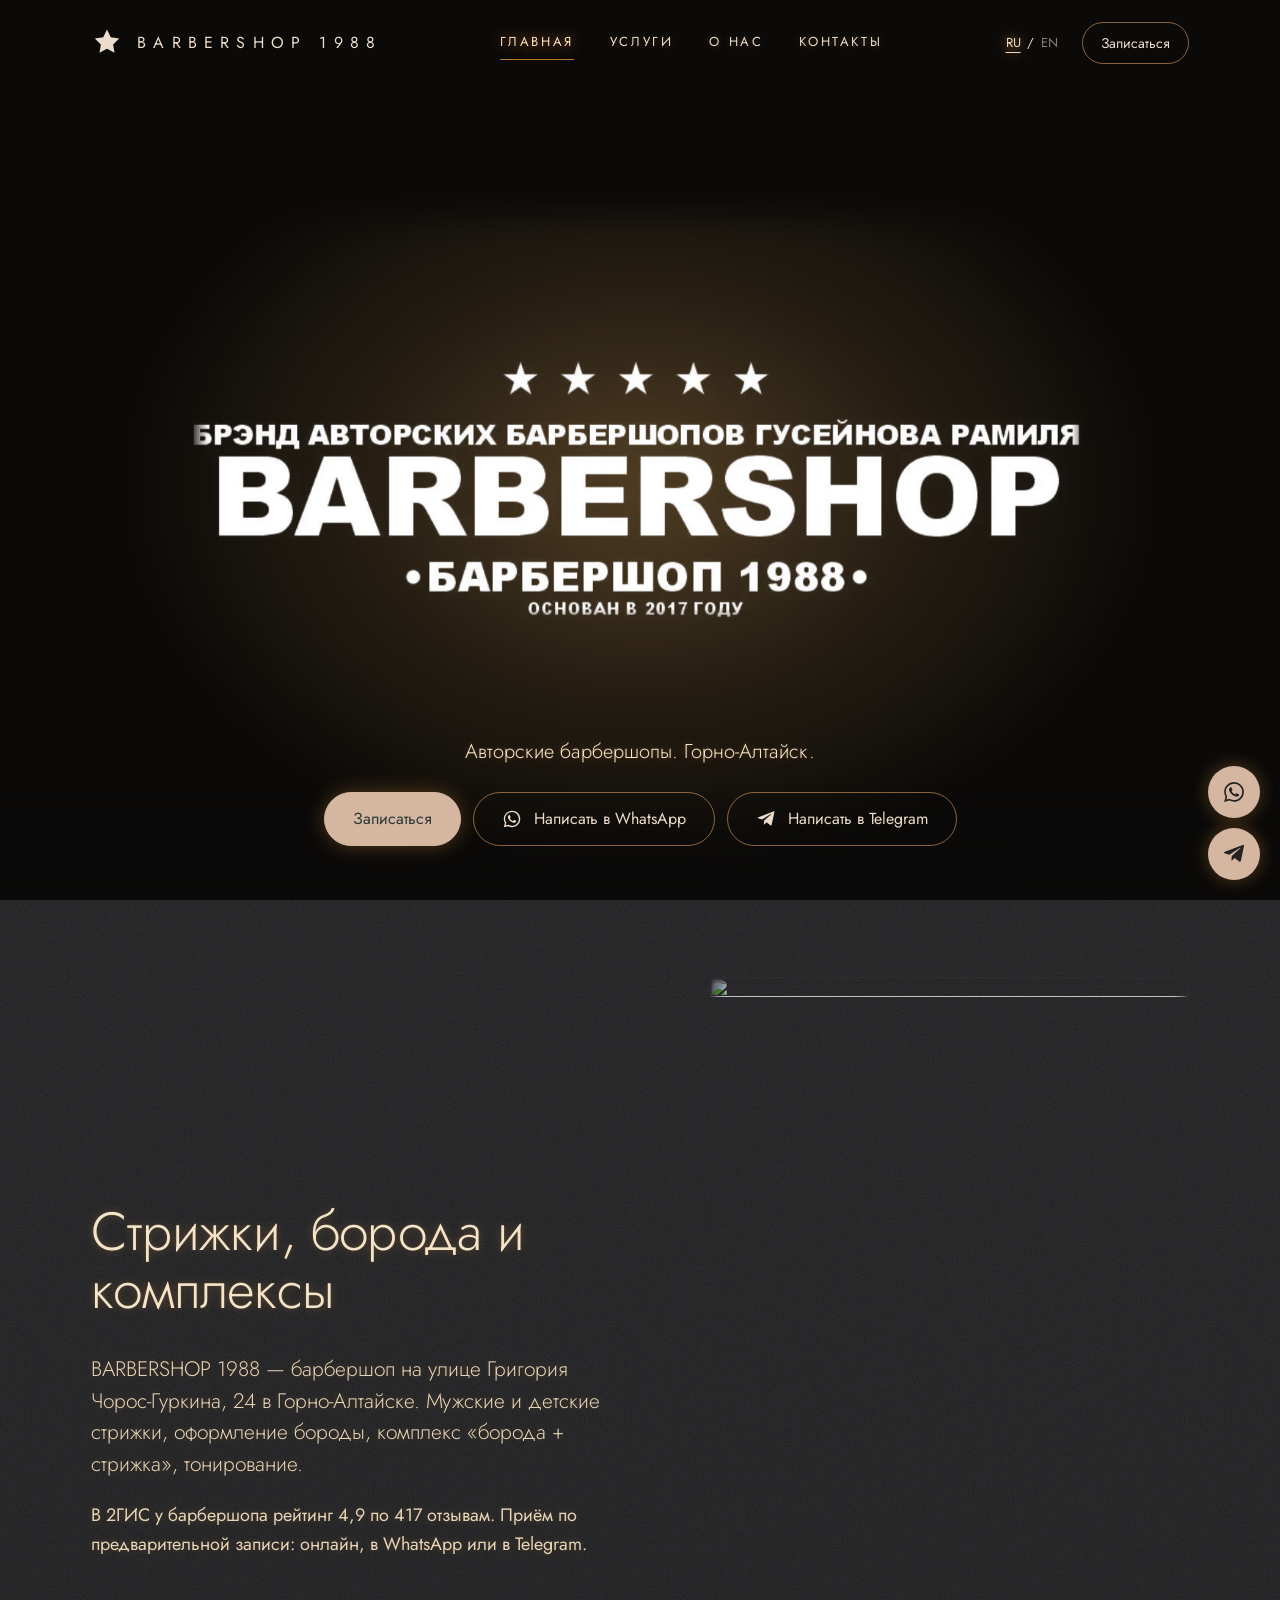
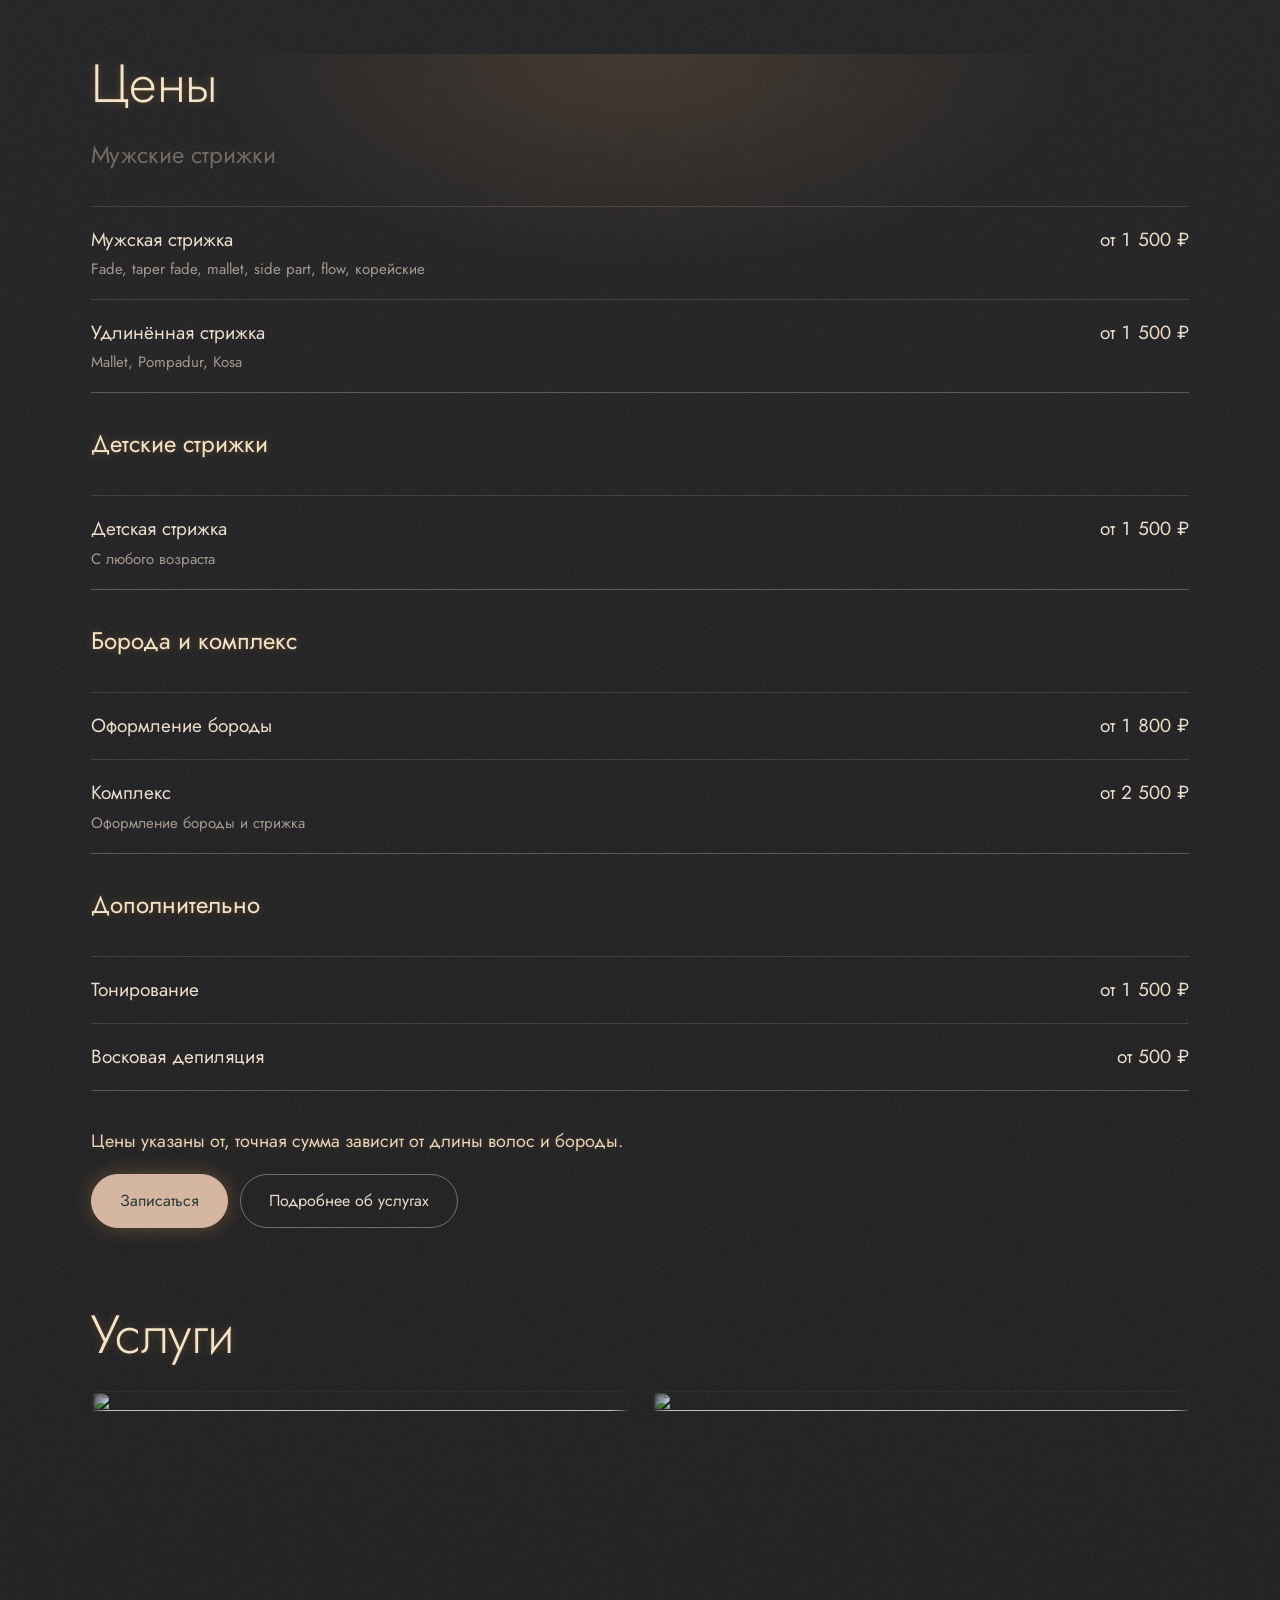
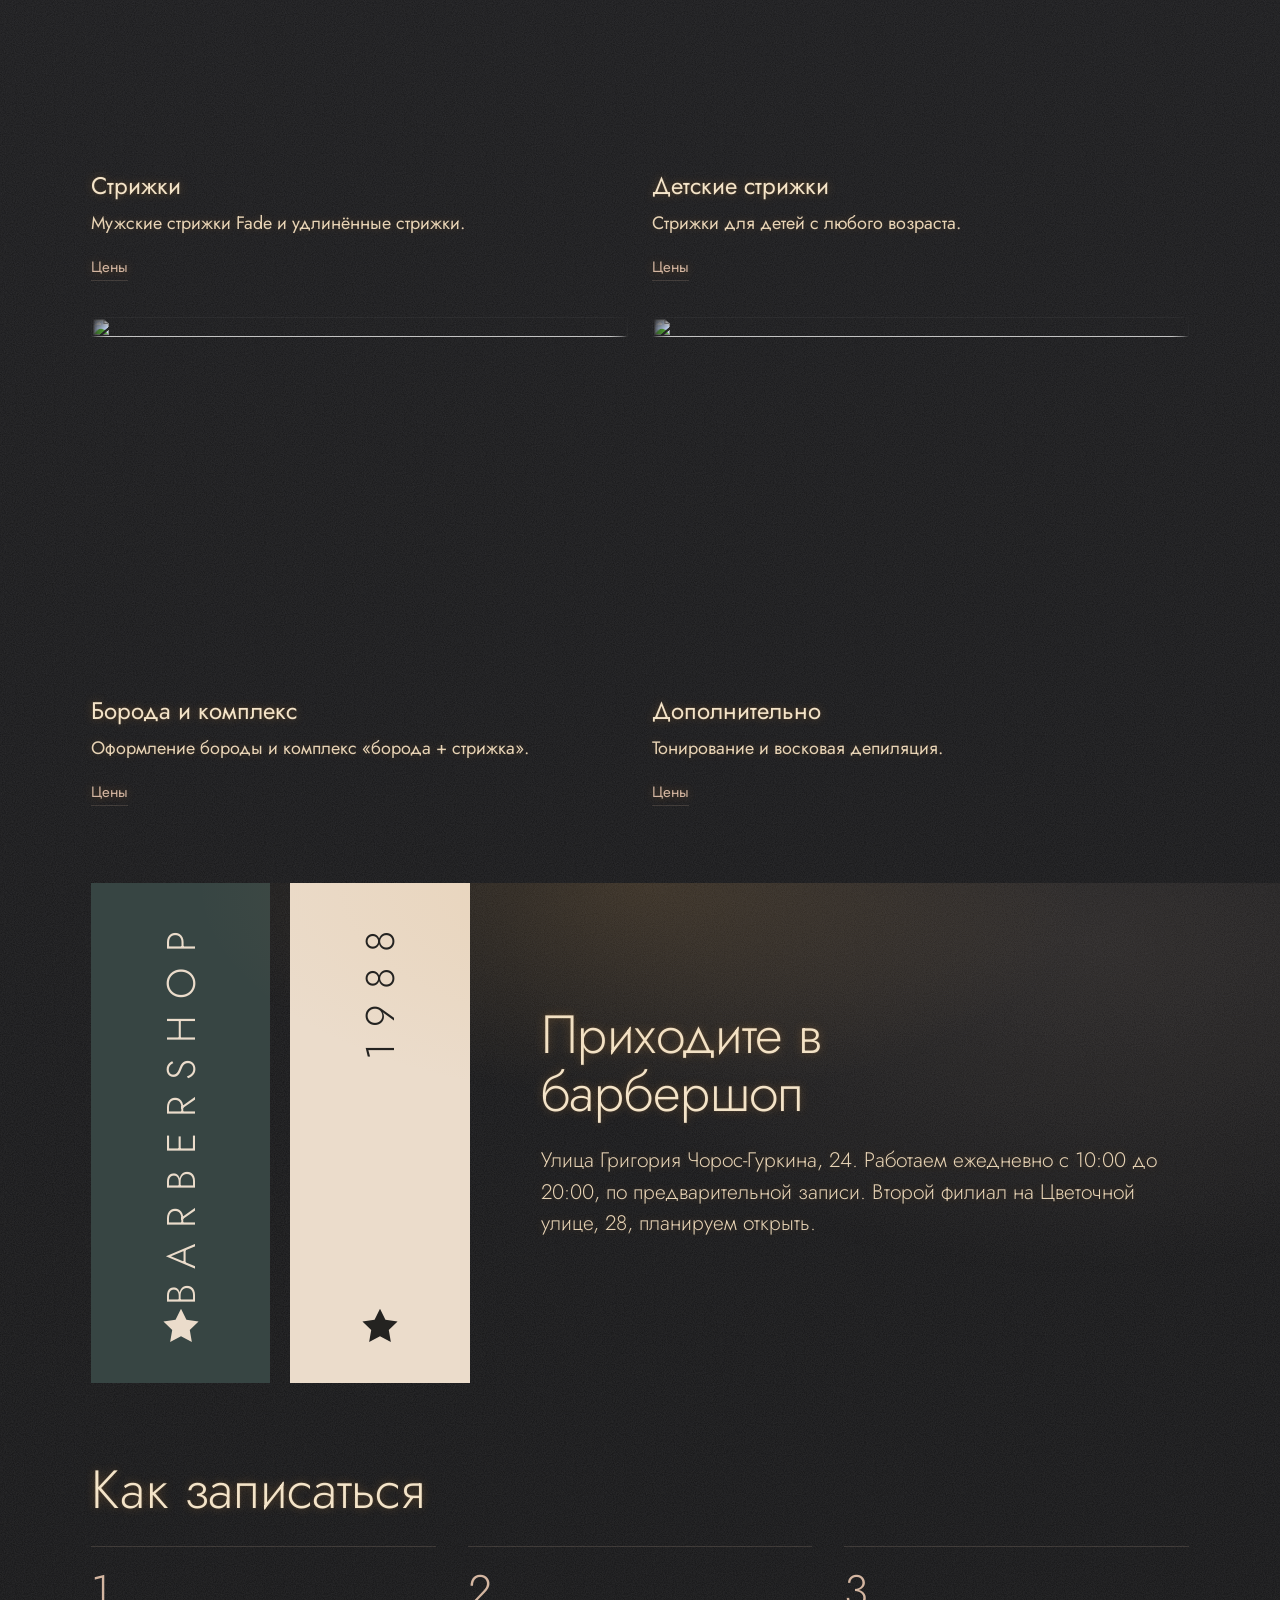
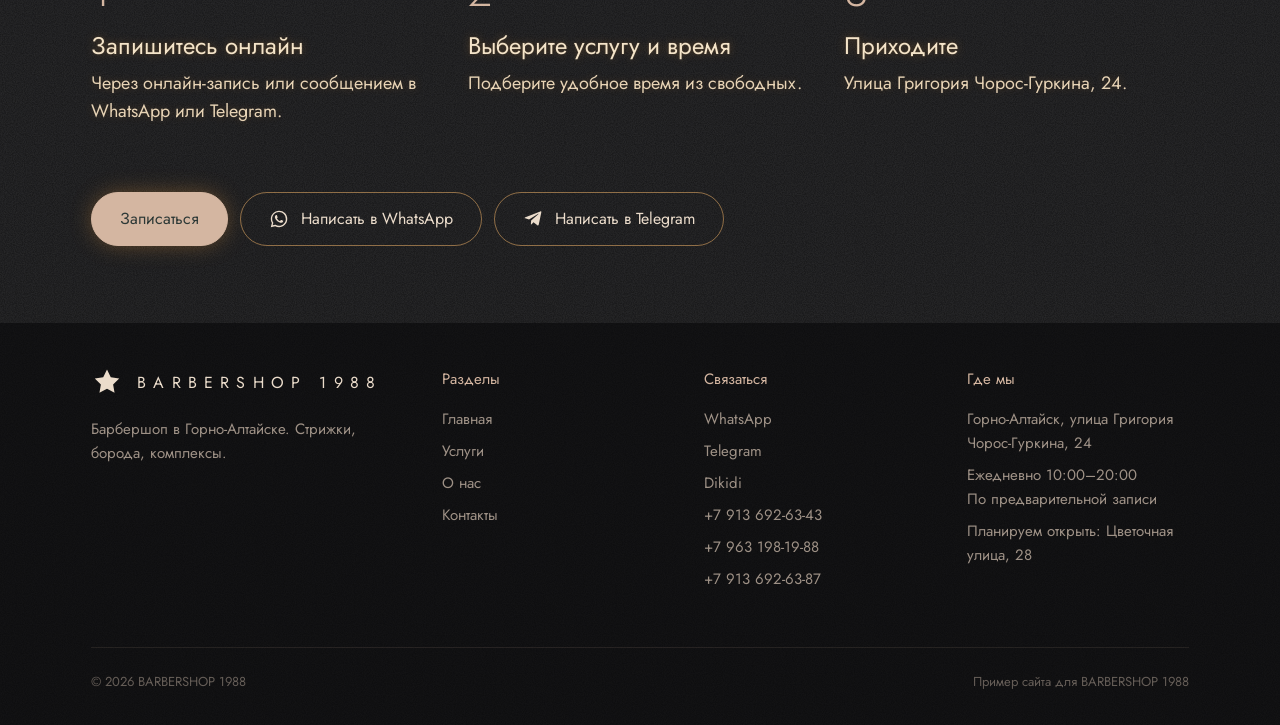
==== index.html @ 09c76feb "Add files via upload" ====
<!doctype html>
<html lang="ru">
<head>
  <meta charset="utf-8">
  <meta name="viewport" content="width=device-width, initial-scale=1">
  <title>BARBERSHOP 1988 — барбершоп в Горно-Алтайске</title>
  <meta name="description" content="BARBERSHOP 1988 — барбершоп в Горно-Алтайске: мужские и детские стрижки, оформление бороды, комплексы.">
  <link rel="icon" href="logo-mark.svg" type="image/svg+xml">
  <link rel="preconnect" href="https://fonts.googleapis.com">
  <link rel="preconnect" href="https://fonts.gstatic.com" crossorigin>
  <link href="https://fonts.googleapis.com/css2?family=Jost:wght@300;400;500&family=Cormorant+Garamond:wght@400;500;600&display=swap" rel="stylesheet">
  <link rel="stylesheet" href="style.css?v=200">
</head>
<body data-page="home" data-title="meta.home">
  <div id="header"></div>

  <main>
    <section class="hero hero--logo">
      <div class="hero__stage">
        <div class="hero__glow" aria-hidden="true"></div>
        <div class="hero__logo-wrap"><img class="hero__logo" src="logo-original.jpg" alt="Бренд авторских барбершопов Гусейнова Рамиля — BARBERSHOP 1988, основан в 2017 году"><span class="hero__shine" aria-hidden="true"></span></div>
      </div>
      <div class="hero__in">
        <h1 class="sr-only">BARBERSHOP 1988</h1>
        <p class="hero__line fade-late" data-i18n="home.hero.line"></p>
        <div class="btn-row fade-late">
          <a class="btn btn--wood" data-dk><span data-i18n="btn.book"></span></a>
          <a class="btn btn--ghost-light" data-wa><span data-i18n="btn.whatsapp"></span></a>
          <a class="btn btn--ghost-light" data-tg><span data-i18n="btn.telegram"></span></a>
        </div>
      </div>
    </section>

    <section class="block">
      <div class="wrap intro">
        <div>
          <h2 class="h2" data-i18n="home.intro.title"></h2>
          <p class="text text--lead" data-i18n="home.intro.p1"></p>
          <p class="text" data-i18n="home.intro.p2"></p>
        </div>
        <div class="intro__media">
          <img src="https://images.unsplash.com/photo-1781455793310-8427c96454c7?auto=format&fit=crop&w=1800&q=88" alt="" loading="lazy">
        </div>
      </div>
    </section>

    <section class="block" id="prices">
      <div class="wrap">
        <div class="block__head"><h2 class="h2" data-i18n="home.prices.title"></h2></div>
        <h3 class="h3" data-i18n="sec.cuts"></h3>
        <table class="prices">
          <tr><td><span class="p-name" data-i18n="cuts1"></span><span class="p-desc" data-i18n="cuts1.d"></span></td><td class="p-time"></td><td class="p-price"><span data-i18n="from">от</span> 1 500 ₽</td></tr>
          <tr><td><span class="p-name" data-i18n="cuts2"></span><span class="p-desc" data-i18n="cuts2.d"></span></td><td class="p-time"></td><td class="p-price"><span data-i18n="from">от</span> 1 500 ₽</td></tr>
          </table>
        <h3 class="h3" data-i18n="sec.kids"></h3>
        <table class="prices">
          <tr><td><span class="p-name" data-i18n="kids1"></span><span class="p-desc" data-i18n="kids1.d"></span></td><td class="p-time"></td><td class="p-price"><span data-i18n="from">от</span> 1 500 ₽</td></tr>
          </table>
        <h3 class="h3" data-i18n="sec.beard"></h3>
        <table class="prices">
          <tr><td><span class="p-name" data-i18n="beard1"></span></td><td class="p-time"></td><td class="p-price"><span data-i18n="from">от</span> 1 800 ₽</td></tr>
          <tr><td><span class="p-name" data-i18n="beard2"></span><span class="p-desc" data-i18n="beard2.d"></span></td><td class="p-time"></td><td class="p-price"><span data-i18n="from">от</span> 2 500 ₽</td></tr>
          </table>
        <h3 class="h3" data-i18n="sec.extra"></h3>
        <table class="prices">
          <tr><td><span class="p-name" data-i18n="extra1"></span></td><td class="p-time"></td><td class="p-price"><span data-i18n="from">от</span> 1 500 ₽</td></tr>
          <tr><td><span class="p-name" data-i18n="extra2"></span></td><td class="p-time"></td><td class="p-price"><span data-i18n="from">от</span> 500 ₽</td></tr>
          </table>
        <p class="text" data-i18n="home.prices.note"></p>
        <div class="btn-row">
          <a class="btn btn--wood" data-dk><span data-i18n="btn.book"></span></a>
          <a class="btn btn--ghost" href="services.html"><span data-i18n="prices.link"></span></a>
        </div>
      </div>
    </section>

    <section class="block block--white">
      <div class="wrap">
        <div class="block__head"><h2 class="h2" data-i18n="home.srv.title"></h2></div>
        <div class="tiles">
          <a class="tile" href="services.html#cuts">
            <img src="https://images.unsplash.com/photo-1512690459411-b9245aed614b?auto=format&fit=crop&w=1800&q=88" alt="" loading="lazy">
            <h3 class="h3" data-i18n="dir.cuts"></h3>
            <p class="text" data-i18n="dir.cuts.d"></p>
            <span class="tile__link" data-i18n="home.srv.link"></span>
          </a>
          <a class="tile" href="services.html#kids">
            <img src="https://images.unsplash.com/photo-1675599193990-33d71150902b?auto=format&fit=crop&w=1800&q=88" alt="" loading="lazy">
            <h3 class="h3" data-i18n="dir.kids"></h3>
            <p class="text" data-i18n="dir.kids.d"></p>
            <span class="tile__link" data-i18n="home.srv.link"></span>
          </a>
          <a class="tile" href="services.html#beard">
            <img src="https://images.unsplash.com/photo-1621605815971-fbc98d665033?auto=format&fit=crop&w=1800&q=88" alt="" loading="lazy">
            <h3 class="h3" data-i18n="dir.beard"></h3>
            <p class="text" data-i18n="dir.beard.d"></p>
            <span class="tile__link" data-i18n="home.srv.link"></span>
          </a>
          <a class="tile" href="services.html#extra">
            <img src="https://images.unsplash.com/photo-1675599193741-e6f078a65fbd?auto=format&fit=crop&w=1800&q=88" alt="" loading="lazy">
            <h3 class="h3" data-i18n="dir.extra"></h3>
            <p class="text" data-i18n="dir.extra.d"></p>
            <span class="tile__link" data-i18n="home.srv.link"></span>
          </a>
        </div>
      </div>
    </section>

    <section class="block block--glow">
      <div class="wrap open">
        <div class="flag flag--pine" aria-hidden="true"><span class="flag__word">BARBERSHOP</span><span data-mark data-mono></span></div>
        <div class="flag flag--stone" aria-hidden="true"><span class="flag__word">1988</span><span data-mark data-mono></span></div>
        <div class="open__body">
          <h2 class="h2" data-i18n="home.open.title"></h2>
          <p class="text text--lead" data-i18n="home.open.p"></p>
        </div>
      </div>
    </section>

    <section class="block block--pine">
      <div class="wrap">
        <div class="block__head"><h2 class="h2" data-i18n="home.steps.title"></h2></div>
        <ol class="steps">
          <li><h3 class="h3" data-i18n="step1"></h3><p class="text" data-i18n="step1.d"></p></li>
          <li><h3 class="h3" data-i18n="step2"></h3><p class="text" data-i18n="step2.d"></p></li>
          <li><h3 class="h3" data-i18n="step3"></h3><p class="text" data-i18n="step3.d"></p></li>
        </ol>
        <div class="btn-row">
          <a class="btn btn--wood" data-dk><span data-i18n="btn.book"></span></a>
          <a class="btn btn--ghost-light" data-wa><span data-i18n="btn.whatsapp"></span></a>
          <a class="btn btn--ghost-light" data-tg><span data-i18n="btn.telegram"></span></a>
        </div>
      </div>
    </section>
  </main>

  <div id="footer"></div>

  <script src="i18n.js?v=115"></script>
  <script src="main.js?v=115"></script>
</body>
</html>
---- style.css ----
/* ============ BARBERSHOP 1988 ============ */
:root {
  /* палитра из референса */
  --wood: #D4B6A1;
  --stone: #E8E3DE;
  --moss: #878F68;
  --pine: #374543;
  --pine-deep: #2C3836;
  /* тёплый графит и бетон — как стена на фото вывески */
  --night: #242321;         /* фон сайта */
  --graphite-2: #2B2926;    /* соседний блок, на тон светлее */
  --graphite-3: #33302C;    /* акцентный блок */
  --ink: #EBDCCB;           /* основной текст — шампань, как буквы вывески */
  --ink-soft: rgba(226, 207, 188, .68);
  --line: rgba(212, 182, 161, .18);
  /* фактура камня: мелкое зерно + крупные пятна бетона */
  --tex:
    url("data:image/svg+xml,%3Csvg xmlns='http://www.w3.org/2000/svg' width='260' height='260'%3E%3Cfilter id='n'%3E%3CfeTurbulence type='fractalNoise' baseFrequency='.9' numOctaves='3' stitchTiles='stitch'/%3E%3CfeColorMatrix values='0 0 0 0 1 0 0 0 0 .94 0 0 0 0 .86 0 0 0 .07 0'/%3E%3C/filter%3E%3Crect width='100%25' height='100%25' filter='url(%23n)'/%3E%3C/svg%3E");
  --white: #FFFFFF;

  --font: "Jost", "Helvetica Neue", Arial, sans-serif;
  --wrap: 1200px;
  --gutter: clamp(16px, 4vw, 56px);
  --ease: cubic-bezier(.22, .61, .36, 1);

  /* модульная шкала 1.333 от 18px */
  --fs-body: 18px;
  --fs-small: 15px;
  --fs-h3: 24px;
  --fs-h2: clamp(32px, 4.2vw, 56px);
  --fs-h1: clamp(40px, 6.4vw, 88px);
}

*, *::before, *::after { box-sizing: border-box; }
html { scroll-behavior: smooth; -webkit-text-size-adjust: 100%; }
body {
  margin: 0;
  font-family: var(--font);
  font-weight: 400;
  font-size: var(--fs-body);
  line-height: 1.6;
  color: var(--ink);
  background: var(--tex), var(--night);
  overflow-x: hidden;
}
img { display: block; max-width: 100%; }
a { color: inherit; text-decoration: none; }
h1, h2, h3 { margin: 0; font-weight: 300; }
p { margin: 0 0 1em; }
:focus-visible { outline: 2px solid var(--wood); outline-offset: 3px; }

.wrap { width: 100%; max-width: var(--wrap); margin: 0 auto; padding: 0 var(--gutter); }

/* ---------- type ---------- */
.h1 { font-size: var(--fs-h1); line-height: 1.02; letter-spacing: -.02em; }
.h2 { font-size: var(--fs-h2); line-height: 1.08; letter-spacing: -.015em; max-width: 16ch; }
.h3 { font-size: var(--fs-h3); line-height: 1.25; font-weight: 400; }
.text { max-width: 34em; color: var(--ink-soft); }
.text--lead { font-size: 21px; line-height: 1.5; color: var(--ink); font-weight: 300; }
.h2, .h3 { color: var(--ink); }

/* ---------- buttons ---------- */
.btn {
  display: inline-flex; align-items: center; gap: 12px;
  min-height: 54px; padding: 0 28px;
  font: 400 16px/1 var(--font);
  border: 1px solid currentColor; border-radius: 999px;
  background: transparent; color: inherit; cursor: pointer;
  transition: background-color .3s var(--ease), color .3s var(--ease), border-color .3s var(--ease);
}
.btn svg { width: 20px; height: 20px; flex: none; }
.btn--wood { background: var(--wood); border-color: var(--wood); color: var(--pine-deep); }
.btn--wood:hover { background: var(--stone); border-color: var(--stone); }
.btn--ghost-light { color: var(--ink); border-color: rgba(235,220,203,.55); }
.btn--ghost-light:hover { background: var(--ink); color: var(--night); border-color: var(--ink); }
.btn--pine { background: var(--wood); border-color: var(--wood); color: var(--night); }
.btn--pine:hover { background: var(--stone); border-color: var(--stone); }
.btn--ghost { color: var(--ink); border-color: rgba(212,182,161,.5); }
.btn--ghost:hover { background: var(--ink); color: var(--night); border-color: var(--ink); }
.btn-row { display: flex; flex-wrap: wrap; gap: 12px; }

/* ---------- logo mark ---------- */
.mark { height: 1em; width: 1.212em; color: currentColor; overflow: visible; }
.mark .m-frame { stroke: var(--wood); }
.mark--mono { width: 1em; }

/* рисуем знак при загрузке: сначала рамка, затем проявляется надпись */
.mark--draw .m-frame { stroke-dasharray: 1; stroke-dashoffset: 1; animation: draw 2s var(--ease) .3s forwards; }
.mark--draw .m-text { opacity: 0; animation: fadein 1.2s var(--ease) 1.9s forwards; }
@keyframes fadein { to { opacity: 1; } }
.sr-only { position: absolute; width: 1px; height: 1px; overflow: hidden; clip: rect(0 0 0 0); white-space: nowrap; }
@keyframes draw { to { stroke-dashoffset: 0; } }
.fade-late { opacity: 0; animation: fade 1.2s var(--ease) 2.8s forwards; }
@keyframes fade { to { opacity: 1; } }

/* ---------- header ---------- */
.header {
  position: fixed; inset: 0 0 auto 0; z-index: 50; color: var(--ink);
  padding: 22px 0;
  transition: background-color .4s var(--ease), padding .4s var(--ease);
}
.header.is-solid { background: rgba(36,35,33,.94); padding: 12px 0; backdrop-filter: blur(8px); -webkit-backdrop-filter: blur(8px); border-bottom: 1px solid var(--line); }
.header__in { display: flex; align-items: center; justify-content: space-between; gap: 24px; }
.brand { display: flex; align-items: center; gap: 14px; }
.brand .mark { font-size: 32px; }
.brand__word { font-size: 16px; letter-spacing: .45em; font-weight: 400; }
.nav { display: flex; align-items: center; gap: 36px; }
.nav a { font-size: 13px; letter-spacing: .2em; text-transform: uppercase; padding: 6px 0; border-bottom: 1px solid transparent; }
.nav a:hover, .nav a.is-active { border-color: currentColor; }
.header__side { display: flex; align-items: center; gap: 18px; }
.lang { display: flex; align-items: center; font-size: 13px; letter-spacing: .1em; }
.lang button { background: none; border: 0; color: inherit; font: inherit; cursor: pointer; padding: 6px; opacity: .55; }
.lang button.is-active { opacity: 1; text-decoration: underline; text-underline-offset: 5px; }
.header .btn { min-height: 42px; padding: 0 18px; font-size: 14px; }

.burger { display: none; width: 44px; height: 44px; background: none; border: 0; color: inherit; cursor: pointer; position: relative; }
.burger span, .burger::before, .burger::after {
  content: ""; position: absolute; left: 10px; right: 10px; height: 1px; background: currentColor;
  transition: transform .3s var(--ease), opacity .2s;
}
.burger::before { top: 15px; } .burger span { top: 21px; } .burger::after { top: 27px; }
.menu-open .burger::before { transform: translateY(6px) rotate(45deg); }
.menu-open .burger span { opacity: 0; }
.menu-open .burger::after { transform: translateY(-6px) rotate(-45deg); }

/* ---------- hero (home) ---------- */
.hero {
  position: relative; min-height: 100vh; min-height: 100svh;
  display: grid; place-items: center; text-align: center;
  color: var(--white); background: var(--pine-deep); overflow: hidden;
}
.hero > img { position: absolute; inset: 0; width: 100%; height: 100%; object-fit: cover; }
.hero::after {
  content: ""; position: absolute; inset: 0;
  background: linear-gradient(180deg, rgba(38,48,47,.55) 0%, rgba(38,48,47,.25) 40%, rgba(36,35,33,.7) 85%, var(--night) 100%);
}
.hero__in { position: relative; z-index: 2; padding: 120px var(--gutter) 80px; }
.hero .mark { font-size: clamp(190px, 24vw, 280px); color: var(--ink); }
.hero__word {
  margin: 26px 0 0; font-size: clamp(30px, 5vw, 54px); font-weight: 300;
  letter-spacing: .55em; margin-right: -.55em;
}
.hero__line { margin: 18px auto 40px; font-size: 20px; font-weight: 300; max-width: 30ch; }
.hero .btn-row { justify-content: center; }

/* ---------- page head (inner pages) ---------- */
.page-head {
  position: relative; color: var(--ink); background: var(--pine-deep);
  min-height: 62vh; display: flex; align-items: flex-end; overflow: hidden;
}
.page-head > img { position: absolute; inset: 0; width: 100%; height: 100%; object-fit: cover; }
.page-head::after { content: ""; position: absolute; inset: 0; background: linear-gradient(180deg, rgba(36,35,33,.45) 0%, rgba(36,35,33,.75) 80%, var(--night) 100%); }
.page-head .wrap { position: relative; z-index: 2; padding-top: 140px; padding-bottom: 64px; }
.page-head .text { color: var(--ink); margin-top: 20px; }

/* ---------- sections ---------- */
.block { padding: clamp(80px, 10vw, 140px) 0; }
.block--pine { background: var(--tex), var(--graphite-3); }
.block--white { background: var(--tex), var(--graphite-2); }
.block__head { margin-bottom: 56px; }
.block__head .text { margin-top: 20px; }

/* intro: крупная фраза + два столбца */
.intro { display: grid; grid-template-columns: 1.1fr 1fr; gap: clamp(40px, 7vw, 100px); align-items: end; }
.intro__media img { width: 100%; aspect-ratio: 4 / 5; object-fit: cover; }
.intro .h2 { margin-bottom: 36px; }

/* services tiles on home: 2×2 */
.tiles { display: grid; grid-template-columns: 1fr 1fr; gap: 56px 32px; }
.tile img { width: 100%; aspect-ratio: 3 / 2; object-fit: cover; margin-bottom: 22px; }
.tile .h3 { margin-bottom: 8px; }
.tile .text { margin-bottom: 14px; }
.tile__link { font-size: var(--fs-small); color: var(--wood); border-bottom: 1px solid var(--line); padding-bottom: 2px; }
.tile:hover .tile__link { border-color: var(--wood); }

/* flags — как вертикальные баннеры из референса; тёплый луч света как на фото вывески */
.block--glow { background: radial-gradient(ellipse 70% 90% at 85% 10%, rgba(212,182,161,.14), transparent 65%), var(--tex), var(--night); }
.open { display: grid; grid-template-columns: auto auto 1fr; gap: 20px; align-items: stretch; }
.flag {
  width: clamp(120px, 14vw, 180px); min-height: 460px; padding: 32px 0;
  display: flex; flex-direction: column; align-items: center; justify-content: space-between;
}
.flag--pine { background: var(--pine); color: var(--ink); }
.flag--stone { background: var(--ink); color: var(--night); }
.flag .mark { font-size: 46px; }
.flag__word {
  writing-mode: vertical-rl; transform: rotate(180deg);
  font-size: clamp(28px, 3.4vw, 40px); font-weight: 300; letter-spacing: .4em;
}
.open__body { align-self: center; padding-left: clamp(0px, 4vw, 60px); }
.open__body .h2 { margin-bottom: 24px; }

/* steps — реальная последовательность, поэтому с номерами */
.steps { list-style: none; padding: 0; margin: 0 0 48px; display: grid; grid-template-columns: repeat(3, 1fr); gap: 32px; counter-reset: step; }
.steps li { counter-increment: step; border-top: 1px solid var(--line); padding-top: 22px; }
.steps li::before { content: counter(step); display: block; font-size: 44px; font-weight: 300; line-height: 1; color: var(--wood); margin-bottom: 18px; }
.steps .h3 { margin-bottom: 8px; }

/* ---------- services page ---------- */
.subnav { position: sticky; top: var(--header-h, 66px); z-index: 20; background: var(--tex), var(--night); border-bottom: 1px solid var(--line); }
.subnav .wrap { display: flex; gap: 32px; overflow-x: auto; scrollbar-width: none; }
.subnav .wrap::-webkit-scrollbar { display: none; }
.subnav a { flex: none; padding: 18px 0; font-size: var(--fs-small); color: var(--ink-soft); border-bottom: 1px solid transparent; }
.subnav a:hover, .subnav a.is-active { color: var(--ink); border-color: var(--wood); }

.service { scroll-margin-top: 130px; display: grid; grid-template-columns: 5fr 7fr; gap: clamp(32px, 6vw, 88px); align-items: start; }
.service + .service { margin-top: clamp(80px, 10vw, 130px); }
.service__media { position: sticky; top: 150px; }
.service__media img { width: 100%; aspect-ratio: 4 / 5; object-fit: cover; }
.service .h2 { margin-bottom: 20px; }

.prices { width: 100%; border-collapse: collapse; margin: 36px 0; }
.prices td { padding: 18px 0; border-top: 1px solid var(--line); vertical-align: top; }
.prices tr:last-child td { border-bottom: 1px solid var(--line); }
.prices .p-name { font-size: 19px; }
.prices .p-desc { display: block; margin-top: 2px; font-size: var(--fs-small); color: var(--ink-soft); }
.prices .p-time { white-space: nowrap; color: var(--wood); font-size: var(--fs-small); padding: 20px 24px 0; text-align: right; }
.prices .p-price { white-space: nowrap; text-align: right; font-size: 19px; font-variant-numeric: tabular-nums; }
.note { font-size: var(--fs-small); color: var(--ink-soft); margin-top: 48px; }

/* ---------- about page ---------- */
.story { display: grid; grid-template-columns: 1fr 1fr; gap: clamp(40px, 7vw, 100px); align-items: center; }
.story img { width: 100%; aspect-ratio: 1; object-fit: cover; }
.story .h2 { margin-bottom: 28px; }
.values { display: grid; grid-template-columns: repeat(4, 1fr); gap: 40px 32px; }
.values svg { width: 40px; height: 40px; color: var(--wood); margin-bottom: 20px; }
.values .h3 { margin-bottom: 10px; }
.gallery { display: grid; grid-template-columns: 2fr 1fr 1fr; grid-template-rows: 280px 280px; gap: 12px; }
.gallery img { width: 100%; height: 100%; object-fit: cover; }
.gallery img:first-child { grid-row: span 2; }
.gallery img:nth-child(4) { grid-column: span 2; }

/* ---------- booking band ---------- */
.book { background: radial-gradient(ellipse 60% 120% at 90% 0%, rgba(212,182,161,.12), transparent 60%), var(--tex), var(--graphite-3); padding: clamp(70px, 9vw, 120px) 0; }
.book .wrap { display: flex; justify-content: space-between; align-items: end; gap: 40px; flex-wrap: wrap; }
.book .text { margin: 18px 0 0; }

/* ---------- footer ---------- */
.footer { background: var(--tex), #1C1B19; color: var(--ink-soft); padding: 72px 0 32px; font-size: var(--fs-small); }
.footer__grid { display: grid; grid-template-columns: 1.4fr 1fr 1fr 1fr; gap: 40px; }
.footer .brand { color: var(--ink); margin-bottom: 18px; }
.footer h4 { font-size: var(--fs-small); font-weight: 400; color: var(--wood); margin: 0 0 16px; }
.footer ul { list-style: none; padding: 0; margin: 0; display: grid; gap: 8px; }
.footer a:hover { color: var(--wood); }
.footer__bottom { margin-top: 56px; padding-top: 24px; border-top: 1px solid var(--line); display: flex; justify-content: space-between; flex-wrap: wrap; gap: 12px; opacity: .6; font-size: 13px; }

/* ---------- floating messengers ---------- */
.float { position: fixed; right: 20px; bottom: 20px; z-index: 60; display: grid; gap: 10px; }
.float a {
  width: 52px; height: 52px; border-radius: 50%; display: grid; place-items: center;
  background: var(--wood); color: var(--night); box-shadow: 0 6px 20px rgba(0,0,0,.35);
  transition: background-color .3s var(--ease), color .3s var(--ease);
}
.float a:hover { background: var(--ink); }
.float svg { width: 24px; height: 24px; }
.float__label { display: none; }

@media (prefers-reduced-motion: reduce) {
  *, *::before, *::after { animation-duration: 0s !important; animation-delay: 0s !important; transition: none !important; }
}

/* ---------- responsive ---------- */
@media (max-width: 1000px) {
  .values { grid-template-columns: 1fr 1fr; }
  .footer__grid { grid-template-columns: 1fr 1fr; }
  .open { grid-template-columns: auto auto; }
  .open__body { grid-column: 1 / -1; padding: 24px 0 0; }
}
@media (max-width: 860px) {
  :root { --fs-body: 17px; }
  .burger { display: block; }
  .header .btn { display: none; }
  .nav {
    position: fixed; inset: 0; background: var(--tex), var(--night); flex-direction: column; justify-content: center; gap: 28px;
    opacity: 0; pointer-events: none; transition: opacity .3s var(--ease);
  }
  .nav a { font-size: 16px; }
  .menu-open .nav { opacity: 1; pointer-events: auto; }
  .brand, .header__side { position: relative; z-index: 2; }
  .intro, .story, .service { grid-template-columns: 1fr; }
  .intro__media img { aspect-ratio: 4 / 3; }
  .service__media { position: static; }
  .service__media img { aspect-ratio: 3 / 2; }
  .tiles { grid-template-columns: 1fr; gap: 48px; }
  .steps { grid-template-columns: 1fr; gap: 24px; }
  .gallery { grid-template-columns: 1fr 1fr; grid-template-rows: 200px 200px 200px; }
  .gallery img:first-child { grid-row: auto; grid-column: span 2; }
  .gallery img:nth-child(4) { grid-column: auto; }
}
@media (max-width: 560px) {
  .brand__word { font-size: 14px; letter-spacing: .3em; }
  .text--lead { font-size: 19px; }
  .values, .footer__grid { grid-template-columns: 1fr; }
  .flag { width: calc(50vw - 26px); min-height: 340px; }
  .prices .p-time { padding: 20px 12px 0; }
  .hero .btn-row .btn, .book .btn { flex: 1 1 100%; justify-content: center; }
  /* на телефоне — нижняя панель, чтобы кнопки ничего не перекрывали */
  body { padding-bottom: 56px; }
  .float { left: 0; right: 0; bottom: 0; grid-template-columns: 1fr 1fr; gap: 1px; background: var(--line); }
  .float a { width: auto; height: 56px; border-radius: 0; box-shadow: none; display: flex; justify-content: center; gap: 10px; font-size: 15px; }
  .float__label { display: inline; }
  .float a { background: var(--graphite-3); color: var(--ink); border-top: 1px solid var(--line); }
  .float a svg { color: var(--wood); }
  .float a:hover { background: var(--pine-deep); }
}

/* ---------- переход фото в тёмный фон ---------- */
/* без затемнения и без широкой дымки: по бокам и сверху узкий «ускоряющийся» переход,
   снизу — длиннее, как уход в тень */
.intro__media img,
.service__media img,
.story img,
.tile img,
.gallery img {
  --edge: linear-gradient(to right,
    transparent 0, rgba(0,0,0,.45) 2%, rgba(0,0,0,.85) 4.5%, #000 7%,
    #000 93%, rgba(0,0,0,.85) 95.5%, rgba(0,0,0,.45) 98%, transparent 100%);
  --vert: linear-gradient(to bottom,
    transparent 0, rgba(0,0,0,.45) 2%, rgba(0,0,0,.85) 4.5%, #000 7%,
    #000 78%, rgba(0,0,0,.6) 88%, transparent 100%);
  -webkit-mask-image: var(--edge), var(--vert);
  -webkit-mask-composite: source-in;
          mask-image: var(--edge), var(--vert);
          mask-composite: intersect;
}

/* абонементы под названием услуги */
.prices .p-pack { color: var(--wood); opacity: .9; }

/* типографский логотип на первом экране */
.hero .mark--logo { width: min(88vw, 660px); height: auto; font-size: inherit; }
.mark--mono { width: 1em; }
.masters { display: grid; grid-template-columns: repeat(2, 1fr); gap: 24px; max-width: 760px; }
.master { border-top: 1px solid var(--line); padding-top: 22px; }
.master .h3 { margin-bottom: 6px; }
@media (max-width: 560px) { .masters { grid-template-columns: 1fr; gap: 8px; } }

/* ---------- hero lockup (обычный текст, без растяжения) ---------- */
.lockup { display: flex; flex-direction: column; align-items: center; text-align: center; color: var(--ink); font-family: "Jost", sans-serif; }
.lk-stars { font-size: clamp(18px, 3vw, 26px); letter-spacing: .5em; margin-right: -.5em; color: var(--wood); margin-bottom: 14px; }
.lk-small { font-size: clamp(11px, 1.7vw, 15px); letter-spacing: .32em; margin-right: -.32em; font-weight: 400; line-height: 1.9; opacity: .9; }
.lk-rule { width: min(60vw, 420px); height: 1px; background: var(--wood); margin: 22px 0 18px; transform-origin: center; }
.lk-word { font-size: clamp(40px, 9.5vw, 104px); letter-spacing: .14em; margin-right: -.14em; font-weight: 400; line-height: 1; }
.lk-sub { margin-top: 20px; font-size: clamp(13px, 2.2vw, 20px); letter-spacing: .3em; margin-right: -.3em; font-weight: 400; }
.lk-since { margin-top: 10px; font-size: clamp(11px, 1.6vw, 14px); letter-spacing: .2em; margin-right: -.2em; font-weight: 300; opacity: .8; }
.lockup.mark--draw .lk-rule { animation: lkrule 1.6s var(--ease) .3s both; }
.lockup.mark--draw > :not(.lk-rule) { opacity: 0; animation: fadein 1.2s var(--ease) 1.2s forwards; }
@keyframes lkrule { from { transform: scaleX(0); } to { transform: scaleX(1); } }
/* v31: больше воздуха вокруг мелких строк */
.lk-stars { font-size: clamp(14px, 2vw, 18px); letter-spacing: .6em; margin-right: -.6em; margin-bottom: 26px; }
.lk-small { font-size: clamp(11px, 1.4vw, 13px); letter-spacing: .42em; margin-right: -.42em; line-height: 2.4; font-weight: 400; }
.lk-rule { margin: 34px 0 30px; }
.lk-sub { margin-top: 32px; }
.lk-since { margin-top: 16px; }
.hero__line { margin-top: 34px; }
/* v32 */
.lk-stars { font-size: clamp(16px, 2.2vw, 22px); }
.lk-small { font-size: clamp(12px, 1.7vw, 16px); letter-spacing: .34em; margin-right: -.34em; }
.lk-since { font-size: clamp(12px, 1.7vw, 15px); }
/* v35 loft: тонкая «металлическая» линия над разделами услуг */
.service { border-top: 1px solid #0e0d0c; box-shadow: 0 1px 0 rgba(235,220,203,.07) inset; padding-top: 28px; }
.prices tr:last-child td { border-bottom-color: rgba(212,182,161,.35); }
/* логотип клиента в «О нас»: карточка в тонкой рамке, без размытых краёв */
.story img[src$="logo.jpg"] { -webkit-mask: none; mask: none; background: #000; border: 1px solid var(--line); outline: 1px solid rgba(212,182,161,.28); outline-offset: 8px; width: 100%; max-width: 440px; height: auto; aspect-ratio: auto; object-fit: contain; justify-self: center; }

/* v40: один сплошной каменный фон на всю страницу — без полос и швов между блоками */
body {
  background-color: #1F1E1C;
  background-image:
    url("data:image/svg+xml,%3Csvg xmlns='http://www.w3.org/2000/svg' width='300' height='300'%3E%3Cfilter id='n'%3E%3CfeTurbulence type='fractalNoise' baseFrequency='.75' numOctaves='4' stitchTiles='stitch'/%3E%3CfeColorMatrix values='0 0 0 0 .92 0 0 0 0 .88 0 0 0 0 .82 0 0 0 .11 0'/%3E%3C/filter%3E%3Crect width='100%25' height='100%25' filter='url(%23n)'/%3E%3C/svg%3E"),
    radial-gradient(ellipse 80% 40% at 15% 12%, rgba(86,80,72,.28), transparent 70%),
    radial-gradient(ellipse 70% 35% at 90% 45%, rgba(70,68,66,.26), transparent 70%),
    radial-gradient(ellipse 80% 40% at 10% 78%, rgba(80,72,64,.24), transparent 70%),
    linear-gradient(180deg, #2A2927 0%, #232220 50%, #1F1E1C 100%);
  background-repeat: repeat, no-repeat, no-repeat, no-repeat, no-repeat;
  background-size: 300px 300px, 100% 100%, 100% 100%, 100% 100%, 100% 100%;
}
.block, .block--white, .block--pine, .block--glow, .subnav, .book { background: transparent; }
.block--glow { background: radial-gradient(ellipse 70% 90% at 85% 10%, rgba(212,182,161,.10), transparent 65%); }
.book { background: radial-gradient(ellipse 60% 120% at 90% 0%, rgba(212,182,161,.10), transparent 60%); }
.subnav { background: rgba(31,30,28,.92); backdrop-filter: blur(8px); -webkit-backdrop-filter: blur(8px); }
.footer { background: rgba(14,14,13,.55); }
.page-head::after { background: linear-gradient(180deg, rgba(31,30,28,.45) 0%, rgba(31,30,28,.75) 80%, #292826 100%); }
.hero::after { background: linear-gradient(180deg, rgba(38,48,47,.55) 0%, rgba(38,48,47,.25) 40%, rgba(31,30,28,.7) 85%, #292826 100%); }

/* v41: графитовый камень — темнее, холоднее, с видимым рисунком */
body {
  background-color: #161617;
  background-image:
    url("data:image/svg+xml,%3Csvg xmlns='http://www.w3.org/2000/svg' width='300' height='300'%3E%3Cfilter id='n'%3E%3CfeTurbulence type='fractalNoise' baseFrequency='.9' numOctaves='3' stitchTiles='stitch'/%3E%3CfeColorMatrix values='0 0 0 0 .85 0 0 0 0 .86 0 0 0 0 .9 0 0 0 .10 0'/%3E%3C/filter%3E%3Crect width='100%25' height='100%25' filter='url(%23n)'/%3E%3C/svg%3E"),
    linear-gradient(180deg, #202022 0%, #1A1A1C 55%, #141415 100%);
  background-repeat: repeat, no-repeat;
  background-size: 300px 300px, 100% 100%;
}
.subnav { background: rgba(22,22,23,.92); }
.footer { background: rgba(8,8,9,.6); }
.page-head::after { background: linear-gradient(180deg, rgba(22,22,23,.45) 0%, rgba(22,22,23,.78) 80%, #1E1E20 100%); }
.hero::after { background: linear-gradient(180deg, rgba(30,34,36,.5) 0%, rgba(30,34,36,.2) 40%, rgba(22,22,23,.72) 85%, #1E1E20 100%); }
.header.is-solid { background: rgba(22,22,23,.94); }

/* v43: фото растворяются в фоне со всех сторон (овальная маска), меньше пустого поля вокруг */
.intro__media img, .service__media img, .story img:not([src$="logo.jpg"]), .tile img, .gallery img {
  -webkit-mask-image: radial-gradient(ellipse 72% 72% at 50% 50%, #000 52%, rgba(0,0,0,.7) 68%, rgba(0,0,0,.3) 84%, transparent 100%);
          mask-image: radial-gradient(ellipse 72% 72% at 50% 50%, #000 52%, rgba(0,0,0,.7) 68%, rgba(0,0,0,.3) 84%, transparent 100%);
  -webkit-mask-composite: initial; mask-composite: initial;
  transform: scale(1.06);
}
.block { padding: clamp(44px, 6vw, 84px) 0; }
.block__head { margin-bottom: 32px; }
.tiles { gap: 36px 24px; }
.service + .service { margin-top: clamp(40px, 6vw, 72px); }
.service { box-shadow: none; border-top-color: rgba(235,220,203,.08); }
/* v44: маска строго до краёв кадра */
.intro__media img, .service__media img, .story img:not([src$="logo.jpg"]), .tile img, .gallery img {
  -webkit-mask-image: radial-gradient(ellipse farthest-side at 50% 50%, #000 58%, rgba(0,0,0,.75) 76%, rgba(0,0,0,.35) 90%, transparent 100%);
          mask-image: radial-gradient(ellipse farthest-side at 50% 50%, #000 58%, rgba(0,0,0,.75) 76%, rgba(0,0,0,.35) 90%, transparent 100%);
  transform: scale(1.08);
}
/* v45: мягкий прямоугольный уход краёв (шире, ровнее), без овалов */
.intro__media img, .service__media img, .story img:not([src$="logo.jpg"]), .tile img, .gallery img {
  --e: linear-gradient(to right, transparent 0, rgba(0,0,0,.18) 4%, rgba(0,0,0,.5) 8%, rgba(0,0,0,.82) 13%, #000 19%, #000 81%, rgba(0,0,0,.82) 87%, rgba(0,0,0,.5) 92%, rgba(0,0,0,.18) 96%, transparent 100%);
  --v: linear-gradient(to bottom, transparent 0, rgba(0,0,0,.18) 4%, rgba(0,0,0,.5) 8%, rgba(0,0,0,.82) 13%, #000 19%, #000 78%, rgba(0,0,0,.7) 86%, rgba(0,0,0,.35) 93%, transparent 100%);
  -webkit-mask-image: var(--e), var(--v); -webkit-mask-composite: source-in;
          mask-image: var(--e), var(--v);         mask-composite: intersect;
  transform: none;
}
/* v46: узкий уход краёв (как в одобренном варианте) — картинка чёткая, без «дыма» */
.intro__media img, .service__media img, .story img:not([src$="logo.jpg"]), .tile img, .gallery img {
  --e: linear-gradient(to right, transparent 0, rgba(0,0,0,.55) 1.2%, #000 3.2%, #000 96.8%, rgba(0,0,0,.55) 98.8%, transparent 100%);
  --v: linear-gradient(to bottom, transparent 0, rgba(0,0,0,.55) 1.2%, #000 3.2%, #000 90%, rgba(0,0,0,.5) 96%, transparent 100%);
  filter: contrast(1.04) saturate(1.04);
}
/* новый логотип клиента (макет на стене) */
.story img[src$="logo.jpg"] { max-width: 520px; aspect-ratio: 1 / 1; object-fit: cover; background: #0c0b0a; outline-offset: 10px; }

/* ===== v60: новый логотип на первом экране + тёплая подсветка ===== */
.sr-only { position: absolute; width: 1px; height: 1px; overflow: hidden; clip: rect(0 0 0 0); white-space: nowrap; }
.hero--logo { background: #0B0A09; display: block; min-height: 100vh; min-height: 100svh; }
.hero--logo::after { display: none; }
.hero__stage { position: absolute; inset: 0; display: flex; justify-content: center; align-items: flex-start; padding-top: 40px; overflow: hidden; }
.hero__logo-wrap { position: relative; flex: none; height: min(calc(100svh - 190px), 980px); aspect-ratio: 1 / 1; animation: logoIn 3s var(--ease) .2s both; }
.hero__logo { width: 100%; height: 100%; object-fit: contain;
  -webkit-mask-image: linear-gradient(to right, transparent 0, #000 14%, #000 86%, transparent 100%), linear-gradient(to bottom, transparent 0, #000 6%, #000 90%, transparent 100%);
  -webkit-mask-composite: source-in;
          mask-image: linear-gradient(to right, transparent 0, #000 14%, #000 86%, transparent 100%), linear-gradient(to bottom, transparent 0, #000 6%, #000 90%, transparent 100%);
          mask-composite: intersect; }
@keyframes logoIn { from { opacity: 0; filter: blur(14px) brightness(.4); transform: scale(1.06); } 60% { opacity: 1; } to { opacity: 1; filter: blur(0) brightness(1); transform: scale(1); } }
/* тёплое свечение за знаком — «дышит», как подсветка вывески */
.hero__glow { position: absolute; left: 50%; top: 24%; width: min(120vw, 1100px); height: min(75vh, 700px); transform: translate(-50%, 0);
  background: radial-gradient(ellipse at 50% 40%, rgba(214,160,86,.34) 0%, rgba(214,160,86,.14) 34%, transparent 68%);
  filter: blur(18px); animation: glowPulse 5.5s ease-in-out 1.2s infinite alternate; opacity: 0; animation-fill-mode: both; }
@keyframes glowPulse { from { opacity: .55; } to { opacity: 1; } }
/* медленный блик света по знаку */
.hero__shine { position: absolute; inset: 0; pointer-events: none; mix-blend-mode: screen;
  background: linear-gradient(105deg, transparent 38%, rgba(255,226,170,.22) 50%, transparent 62%);
  background-size: 250% 100%; background-position: 160% 0; animation: shine 7s ease-in-out 3.2s infinite;
  -webkit-mask-image: radial-gradient(ellipse 38% 46% at 50% 44%, #000 30%, transparent 78%); mask-image: radial-gradient(ellipse 38% 46% at 50% 44%, #000 30%, transparent 78%); }
@keyframes shine { 0% { background-position: 160% 0; } 55%, 100% { background-position: -60% 0; } }
.hero--logo .hero__in { position: absolute; left: 0; right: 0; bottom: 0; padding: 0 var(--gutter) clamp(28px, 6vh, 64px); z-index: 2; }
.hero--logo .hero__in::before { content: ""; position: absolute; left: 0; right: 0; bottom: 0; height: 70%; background: linear-gradient(180deg, transparent, rgba(11,10,9,.9)); z-index: -1; }
.hero--logo .hero__line { margin: 0 auto 24px; max-width: none; }
@media (max-width: 760px) { .hero__logo-wrap { height: auto; width: 150vw; flex: none; } .hero__stage { padding-top: 70px; } }

/* подсветка в разделах: тёплый свет лампы сверху и мягкое золотое свечение фото */
.block, .service { position: relative; }
.intro__media img, .service__media img, .tile img, .story img:not([src$="logo.jpg"]) {
  box-shadow: 0 0 0 1px rgba(201,165,111,.22), 0 18px 60px -12px rgba(214,160,86,.22), 0 0 90px -20px rgba(214,160,86,.18);
}
.tile img { transition: box-shadow .6s var(--ease), transform .6s var(--ease); }
.tile:hover img { box-shadow: 0 0 0 1px rgba(227,197,142,.5), 0 22px 80px -10px rgba(227,170,90,.4); transform: translateY(-3px); }
.block:nth-of-type(odd)::before { content: ""; position: absolute; left: 50%; top: 0; width: min(900px, 90vw); height: 220px; transform: translateX(-50%);
  background: radial-gradient(ellipse at 50% 0, rgba(214,160,86,.16), transparent 70%); pointer-events: none; }
.btn--wood { box-shadow: 0 0 0 0 rgba(214,160,86,.5); animation: btnGlow 3.2s ease-in-out infinite; }
@keyframes btnGlow { 0%,100% { box-shadow: 0 0 0 0 rgba(214,160,86,0); } 50% { box-shadow: 0 0 28px 2px rgba(214,160,86,.45); } }
@media (prefers-reduced-motion: reduce) { .hero__glow, .hero__shine, .btn--wood, .hero__logo-wrap { animation: none; opacity: 1; } }

/* v61: меньше пустоты — блоки ближе друг к другу, «коротко о главном» карточками */
.block + .block { padding-top: 0; }
.block__head { margin-bottom: 28px; }
.masters { max-width: none; gap: 20px; grid-template-columns: repeat(2, minmax(0, 1fr)); }
.master { border: 1px solid var(--line); border-top-color: rgba(212,182,161,.4); padding: 22px 26px; background: rgba(255,235,210,.025); }
.values { gap: 20px; grid-template-columns: repeat(4, minmax(0, 1fr)); }
.values > div { border: 1px solid var(--line); padding: 26px 24px; background: rgba(255,235,210,.025); }
.values svg { width: 34px; height: 34px; margin-bottom: 14px; }
.values .h3 { font-size: 21px; margin-bottom: 8px; }
.values .text { font-size: 16px; }
.book { padding: clamp(44px, 6vw, 72px) 0; }
.footer { padding-top: 44px; }
@media (max-width: 1000px) { .values { grid-template-columns: repeat(2, minmax(0, 1fr)); } }
@media (max-width: 560px) { .values, .masters { grid-template-columns: 1fr; } }


/* карта и филиалы */
.map__grid { display: grid; grid-template-columns: 5fr 7fr; gap: 24px; align-items: stretch; }
.map__cards { display: grid; gap: 20px; }
.map__card { border: 1px solid var(--line); background: rgba(255,235,210,.03); padding: 24px 26px; }
.map__tag { margin: 0 0 8px; font-size: 12px; letter-spacing: .24em; text-transform: uppercase; color: var(--wood); }
.map__card .h3 { margin-bottom: 6px; }
.map__card .btn-row { margin-top: 16px; display: flex; flex-wrap: wrap; gap: 10px; }
.map__card .btn { min-height: 46px; padding: 0 20px; font-size: 15px; }
.map__frame { position: relative; min-height: 380px; border: 1px solid var(--line); overflow: hidden; box-shadow: 0 18px 60px -20px rgba(214,160,86,.2); }
.map__frame iframe { position: absolute; inset: 0; width: 100%; height: 100%; border: 0; filter: invert(1) hue-rotate(180deg) brightness(.82) contrast(.92) saturate(.55) sepia(.18); }
@media (max-width: 860px) { .map__grid { grid-template-columns: 1fr; } .map__frame { min-height: 320px; } }

/* вопросы и ответы */
.faq__list { max-width: 820px; border-top: 1px solid var(--line); }
.faq__item { border-bottom: 1px solid var(--line); }
.faq__item summary { list-style: none; cursor: pointer; padding: 22px 44px 22px 0; position: relative; font-size: 20px; color: var(--ink); }
.faq__item summary::-webkit-details-marker { display: none; }
.faq__item summary::after { content: "+"; position: absolute; right: 6px; top: 50%; transform: translateY(-50%); font-size: 26px; font-weight: 300; color: var(--wood); transition: transform .3s var(--ease); }
.faq__item[open] summary::after { transform: translateY(-50%) rotate(45deg); }
.faq__item .text { padding: 0 44px 22px 0; margin: 0; }

/* кнопка «Записаться» — только на телефоне, главным действием слева */
.float .float__book { display: none; }
@media (max-width: 760px) {
  .float { grid-template-columns: 1.3fr 1fr 1fr; }
  .float .float__book { display: flex; background: var(--wood); color: var(--night); font-weight: 500; }
  .float .float__book:hover { background: var(--stone); }
  .float__label { font-size: 14px; }
}

/* подсветка кнопок: тёплый янтарный свет */
.btn { transition: box-shadow .35s var(--ease), background-color .3s var(--ease), color .3s var(--ease), border-color .3s var(--ease), transform .3s var(--ease); }
.btn--wood { animation: btnGlow 3.2s ease-in-out infinite; box-shadow: 0 0 22px -2px rgba(255,170,70,.35); }
.btn--wood:hover { animation: none; box-shadow: 0 0 36px 4px rgba(255,170,70,.6); transform: translateY(-1px); }
.btn--ghost-light, .btn--ghost, .btn--pine { box-shadow: 0 0 0 0 rgba(255,170,70,0); }
.btn--ghost-light { border-color: rgba(255,190,110,.5); }
.btn--ghost-light:hover, .btn--ghost:hover, .btn--pine:hover { box-shadow: 0 0 30px 2px rgba(255,170,70,.45); transform: translateY(-1px); }
.float a:hover, .header .btn:hover { box-shadow: 0 0 26px 2px rgba(255,170,70,.5); }
@keyframes btnGlow { 0%,100% { box-shadow: 0 0 14px -2px rgba(255,170,70,.25); } 50% { box-shadow: 0 0 34px 3px rgba(255,170,70,.5); } }
/* шапка: четыре пункта меню не переносятся */
.nav a, .brand__word { white-space: nowrap; }
@media (max-width: 1180px) and (min-width: 861px) { .nav { gap: 22px; } .nav a { letter-spacing: .12em; font-size: 12px; } .brand__word { letter-spacing: .22em; font-size: 13px; } .header .btn { padding: 0 16px; min-height: 42px; } }

/* v80: светятся все кнопки и пункты меню */
.nav a, .subnav a, .tile__link, .lang button, .footer a { transition: text-shadow .35s var(--ease), color .3s var(--ease), border-color .3s var(--ease); }
.nav a { text-shadow: 0 0 10px rgba(255,170,70,.28); }
.nav a.is-active { color: #FFE3BC; text-shadow: 0 0 14px rgba(255,170,70,.75), 0 0 28px rgba(255,150,50,.45); border-color: rgba(255,170,70,.7); animation: navGlow 3.4s ease-in-out infinite; }
.nav a:hover { color: #FFE3BC; text-shadow: 0 0 16px rgba(255,170,70,.85), 0 0 30px rgba(255,150,50,.5); border-color: rgba(255,170,70,.8); }
@keyframes navGlow { 0%,100% { text-shadow: 0 0 10px rgba(255,170,70,.5), 0 0 20px rgba(255,150,50,.25); } 50% { text-shadow: 0 0 16px rgba(255,170,70,.9), 0 0 32px rgba(255,150,50,.5); } }
.subnav a { text-shadow: 0 0 8px rgba(255,170,70,.2); }
.subnav a:hover, .subnav a.is-active { color: #FFE3BC; text-shadow: 0 0 14px rgba(255,170,70,.8), 0 0 26px rgba(255,150,50,.45); }
.tile__link { text-shadow: 0 0 10px rgba(255,170,70,.3); }
.tile:hover .tile__link, .tile__link:hover { color: #FFE3BC; text-shadow: 0 0 16px rgba(255,170,70,.85), 0 0 30px rgba(255,150,50,.5); }
.lang button:hover, .lang button[aria-pressed="true"], .lang .is-active { text-shadow: 0 0 12px rgba(255,170,70,.8); }
.footer a:hover { color: #FFE3BC; text-shadow: 0 0 14px rgba(255,170,70,.7); }
.header .btn, .btn--ghost-light { animation: btnGlowSoft 3.6s ease-in-out infinite; }
@keyframes btnGlowSoft { 0%,100% { box-shadow: 0 0 10px -2px rgba(255,170,70,.18); } 50% { box-shadow: 0 0 26px 1px rgba(255,170,70,.4); } }
.btn--ghost-light:hover, .header .btn:hover { animation: none; box-shadow: 0 0 34px 4px rgba(255,170,70,.62); }
.float a { box-shadow: 0 0 18px rgba(255,170,70,.3); }
.faq__item summary:hover { color: #FFE3BC; text-shadow: 0 0 14px rgba(255,170,70,.55); }
@media (prefers-reduced-motion: reduce) { .nav a.is-active, .header .btn, .btn--ghost-light { animation: none; } }

/* «чтение»: слова сначала приглушены, при чтении вспыхивают и становятся обычными */
.rd-w { color: rgba(190,172,150,.5); transition: color .9s var(--ease), text-shadow .9s var(--ease); }
.rd-w.rd-on { color: #FFE0A8; text-shadow: 0 0 16px rgba(255,160,60,.55); }
.rd-w.rd-done { color: var(--ink); text-shadow: none; }
.rd-el .rd-w { transition: color .9s var(--ease), text-shadow .9s var(--ease); }
.text .rd-w.rd-done, .p-desc .rd-w { color: var(--ink-soft); }
.hero__line .rd-w.rd-done { color: var(--ink); }
/* слово читается заметнее: вспышка на одном слове, затем быстро успокаивается */
.rd-w { transition: color 1.1s var(--ease), text-shadow 1.1s var(--ease); }
.rd-w.rd-on { transition: color .18s ease-out, text-shadow .18s ease-out; color: #FFE9BF; text-shadow: 0 0 18px rgba(255,170,70,.75), 0 0 4px rgba(255,200,120,.6); }
/* прочитанные слова остаются светлыми и слегка светятся */
.rd-w.rd-done { color: #F4E4C9; text-shadow: 0 0 10px rgba(255,170,70,.28), 0 0 2px rgba(255,200,130,.18); }
.text .rd-w.rd-done { color: #E7D3B5; text-shadow: 0 0 8px rgba(255,170,70,.2); }
.hero__line .rd-w.rd-done { color: #F4E4C9; }

/* ===== телефон: шапка помещается, меню-бургер виден, панель внизу не перекрывает контент ===== */
@media (max-width: 760px) {
  .header .wrap, .header__in { gap: 10px; }
  .brand { gap: 8px; min-width: 0; }
  .brand__word { letter-spacing: .14em; font-size: 12px; }
  .brand svg, .brand .mark { width: 22px; height: 22px; flex: none; }
  .header__side { gap: 4px; flex: none; }
  .lang { font-size: 12px; }
  .burger { width: 40px; flex: none; }
  body { padding-bottom: 60px; }
  .hero--logo .hero__in { padding-bottom: 76px; }
}
@media (max-width: 380px) { .brand__word { letter-spacing: .08em; font-size: 11.5px; } .header .btn { display: none; } }
@media (max-width: 760px) { .subnav .wrap { gap: 22px; padding-right: 28px; } }

/* ===== телефон: свечение ярче (на маленьком экране прежнее почти не видно) ===== */
@media (max-width: 760px) {
  .btn--wood { animation: btnGlowM 2.8s ease-in-out infinite; box-shadow: 0 0 30px 2px rgba(255,170,70,.5); }
  @keyframes btnGlowM { 0%,100% { box-shadow: 0 0 22px 0 rgba(255,170,70,.4); } 50% { box-shadow: 0 0 46px 7px rgba(255,170,70,.85); } }
  .btn--ghost-light, .header .btn { animation: btnGlowSoftM 3s ease-in-out infinite; border-color: rgba(255,190,110,.75); }
  @keyframes btnGlowSoftM { 0%,100% { box-shadow: 0 0 16px 0 rgba(255,170,70,.32); } 50% { box-shadow: 0 0 36px 4px rgba(255,170,70,.7); } }
  .float a { box-shadow: 0 0 22px rgba(255,170,70,.5); }
  .float .float__book { box-shadow: 0 0 30px 2px rgba(255,170,70,.65); }
  .rd-w.rd-on { color: #FFF0CC; text-shadow: 0 0 22px rgba(255,170,70,1), 0 0 8px rgba(255,200,120,.9); }
  .rd-w.rd-done { text-shadow: 0 0 14px rgba(255,170,70,.55), 0 0 3px rgba(255,200,130,.4); }
  .text .rd-w.rd-done { text-shadow: 0 0 12px rgba(255,170,70,.4); }
  .hero__glow { opacity: 1; filter: blur(14px); background: radial-gradient(ellipse at 50% 40%, rgba(235,170,80,.55) 0%, rgba(235,170,80,.24) 36%, transparent 70%); }
  .nav a.is-active { text-shadow: 0 0 18px rgba(255,170,70,1), 0 0 34px rgba(255,150,50,.7); }
}

/* ===== телефон, первый экран: логотип целиком и крупно, одна кнопка «Записаться» ===== */
@media (max-width: 760px) {
  .hero--logo { min-height: 100svh; }
  .hero__stage { align-items: flex-start; padding-top: 58px; }
  .hero__logo-wrap { width: 118vw; height: auto; aspect-ratio: 1 / 1; flex: none; }
  .hero__logo { width: 100%; height: 100%; }
  .hero__glow { top: 12%; height: 60vh; }
  .hero--logo .hero__in { padding: 0 var(--gutter) 84px; }
  .hero--logo .hero__in::before { height: 55%; }
  .hero--logo .btn-row .btn--ghost-light { display: none; }
  .hero--logo .btn-row { justify-content: center; }
  .hero--logo .btn-row .btn--wood { width: min(100%, 320px); justify-content: center; }
  .hero--logo .hero__line { font-size: 19px; margin-bottom: 18px; }
}
@media (max-width: 760px) {
  .hero--logo .hero__in { top: calc(58px + 88vw); bottom: auto; padding: 0 var(--gutter); }
  .hero--logo .hero__in::before { display: none; }
  .hero--logo .btn-row { display: none; }
  .hero--logo .hero__line { font-size: 20px; margin: 0 auto; }
}
@media (max-width: 760px) {
  .hero__logo-wrap { width: 138vw; }
  .hero--logo .hero__in { top: calc(58px + 100vw); }
  .hero--logo .hero__line { font-size: 18px; text-wrap: balance; }
}

/* ИСПРАВЛЕНИЕ меню на телефоне: backdrop-filter у шапки делал её «контейнером» для fixed-меню, и после прокрутки меню сжималось до высоты шапки */
@media (max-width: 860px) {
  .header, .header.is-solid { -webkit-backdrop-filter: none !important; backdrop-filter: none !important; }
  .header.is-solid { background: rgba(14,14,15,.97); }
  .nav { height: 100vh; height: 100dvh; z-index: 1; }
  .menu-open .header { background: transparent; border-bottom-color: transparent; box-shadow: none; }
}

/* Логотип клиента (широкий, чёрный) на первом экране и в «О нас» */
.hero__logo-wrap { height: auto !important; width: min(92vw, 900px) !important; aspect-ratio: 1179 / 430 !important; }
.hero__logo { object-fit: contain; }
.hero--logo .hero__stage { align-items: center; }
@media (max-width: 760px) { .hero--logo .hero__in { top: calc(58px + 38vw + 30px) !important; } }
.story img[src$="logo-original.jpg"] { max-width: 560px; width: 100%; aspect-ratio: 1179 / 430; object-fit: contain; background: #000; border: 1px solid var(--line); border-radius: 0; -webkit-mask: none; mask: none; }
#prices .h3 { margin: 28px 0 8px; }
#prices .prices { width: 100%; }
.hero__logo { -webkit-mask-image: linear-gradient(to right, transparent 0, #000 2%, #000 98%, transparent 100%), linear-gradient(to bottom, transparent 0, #000 8%, #000 92%, transparent 100%); mask-image: linear-gradient(to right, transparent 0, #000 2%, #000 98%, transparent 100%), linear-gradient(to bottom, transparent 0, #000 8%, #000 92%, transparent 100%); }
@media (max-width: 760px) { .hero__logo-wrap { width: 100vw !important; } .hero--logo .hero__in { top: calc(58px + 40vw + 60px) !important; } }
.hero__logo-wrap { mix-blend-mode: screen; }
@media (max-width: 760px) {
  .hero__stage { align-items: flex-start !important; padding-top: 96px !important; }
  .hero--logo .hero__in { top: calc(96px + 36.5vw + 34px) !important; }
}
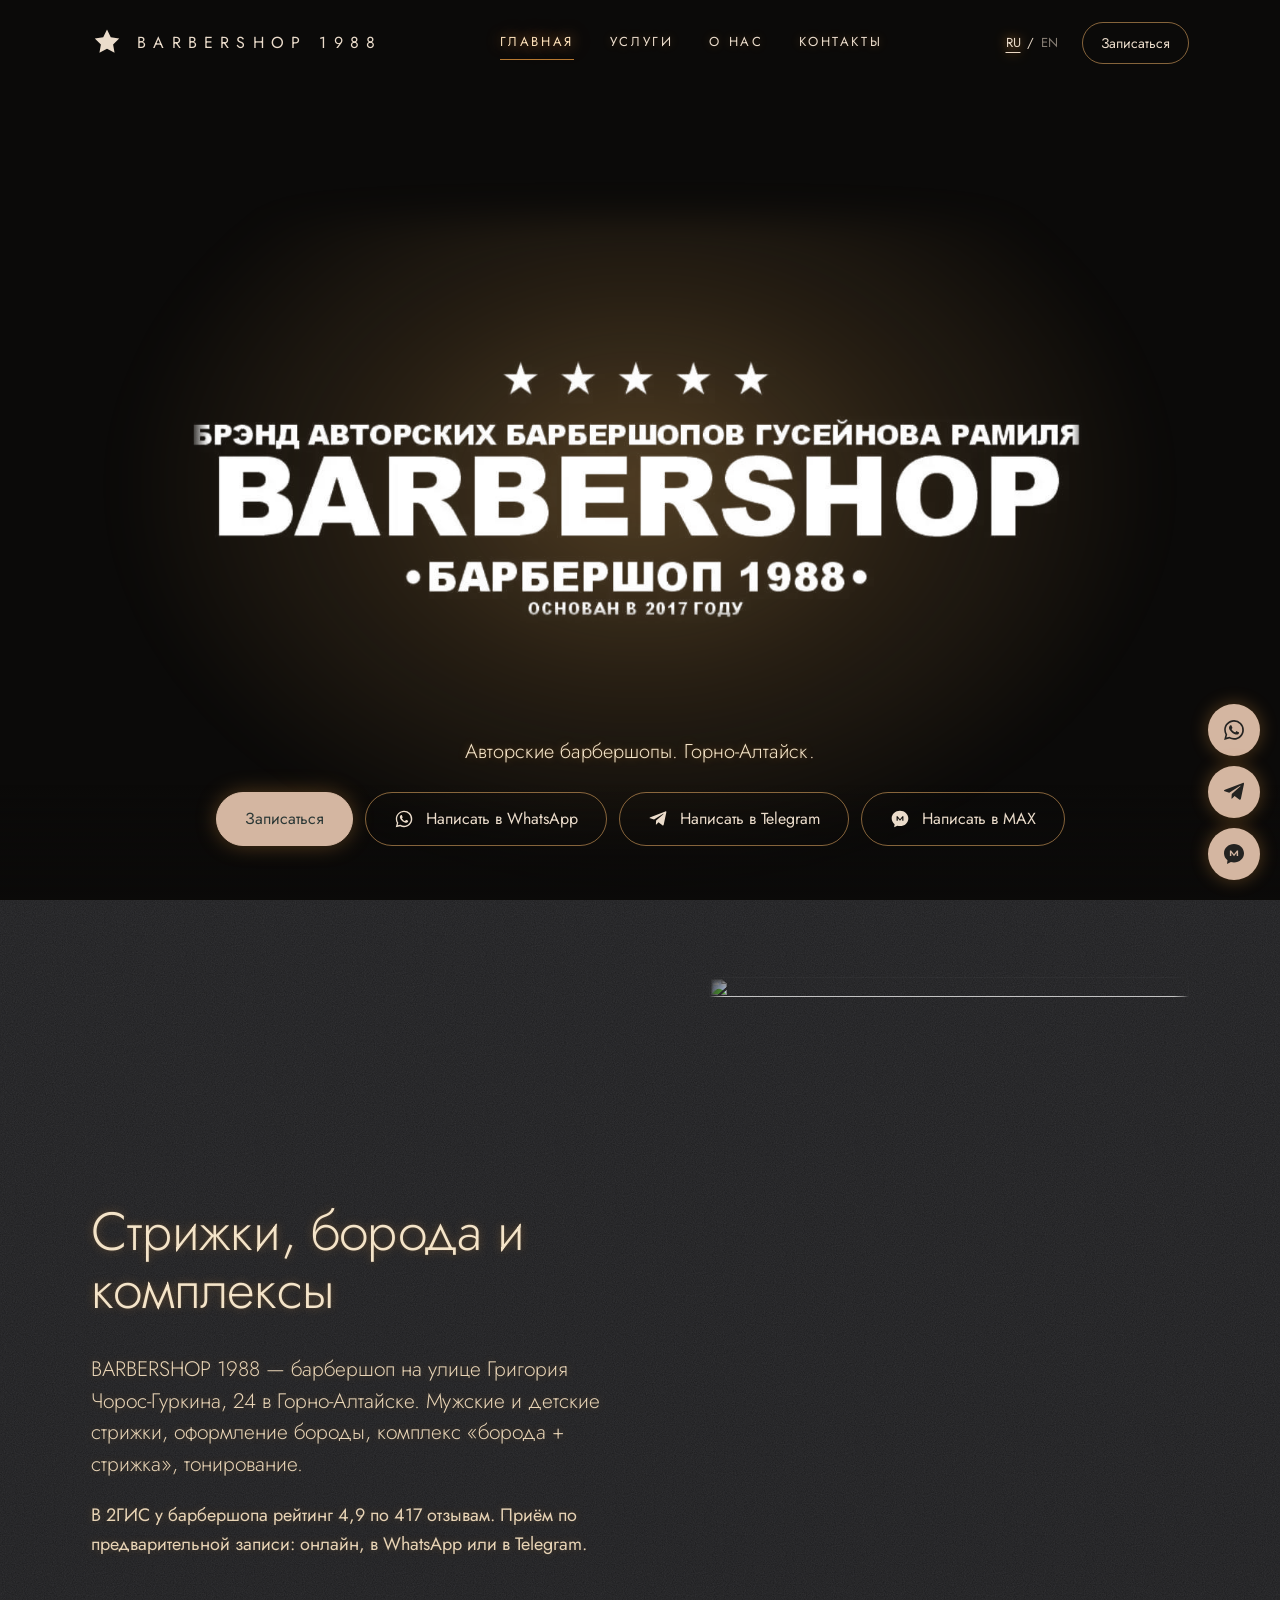
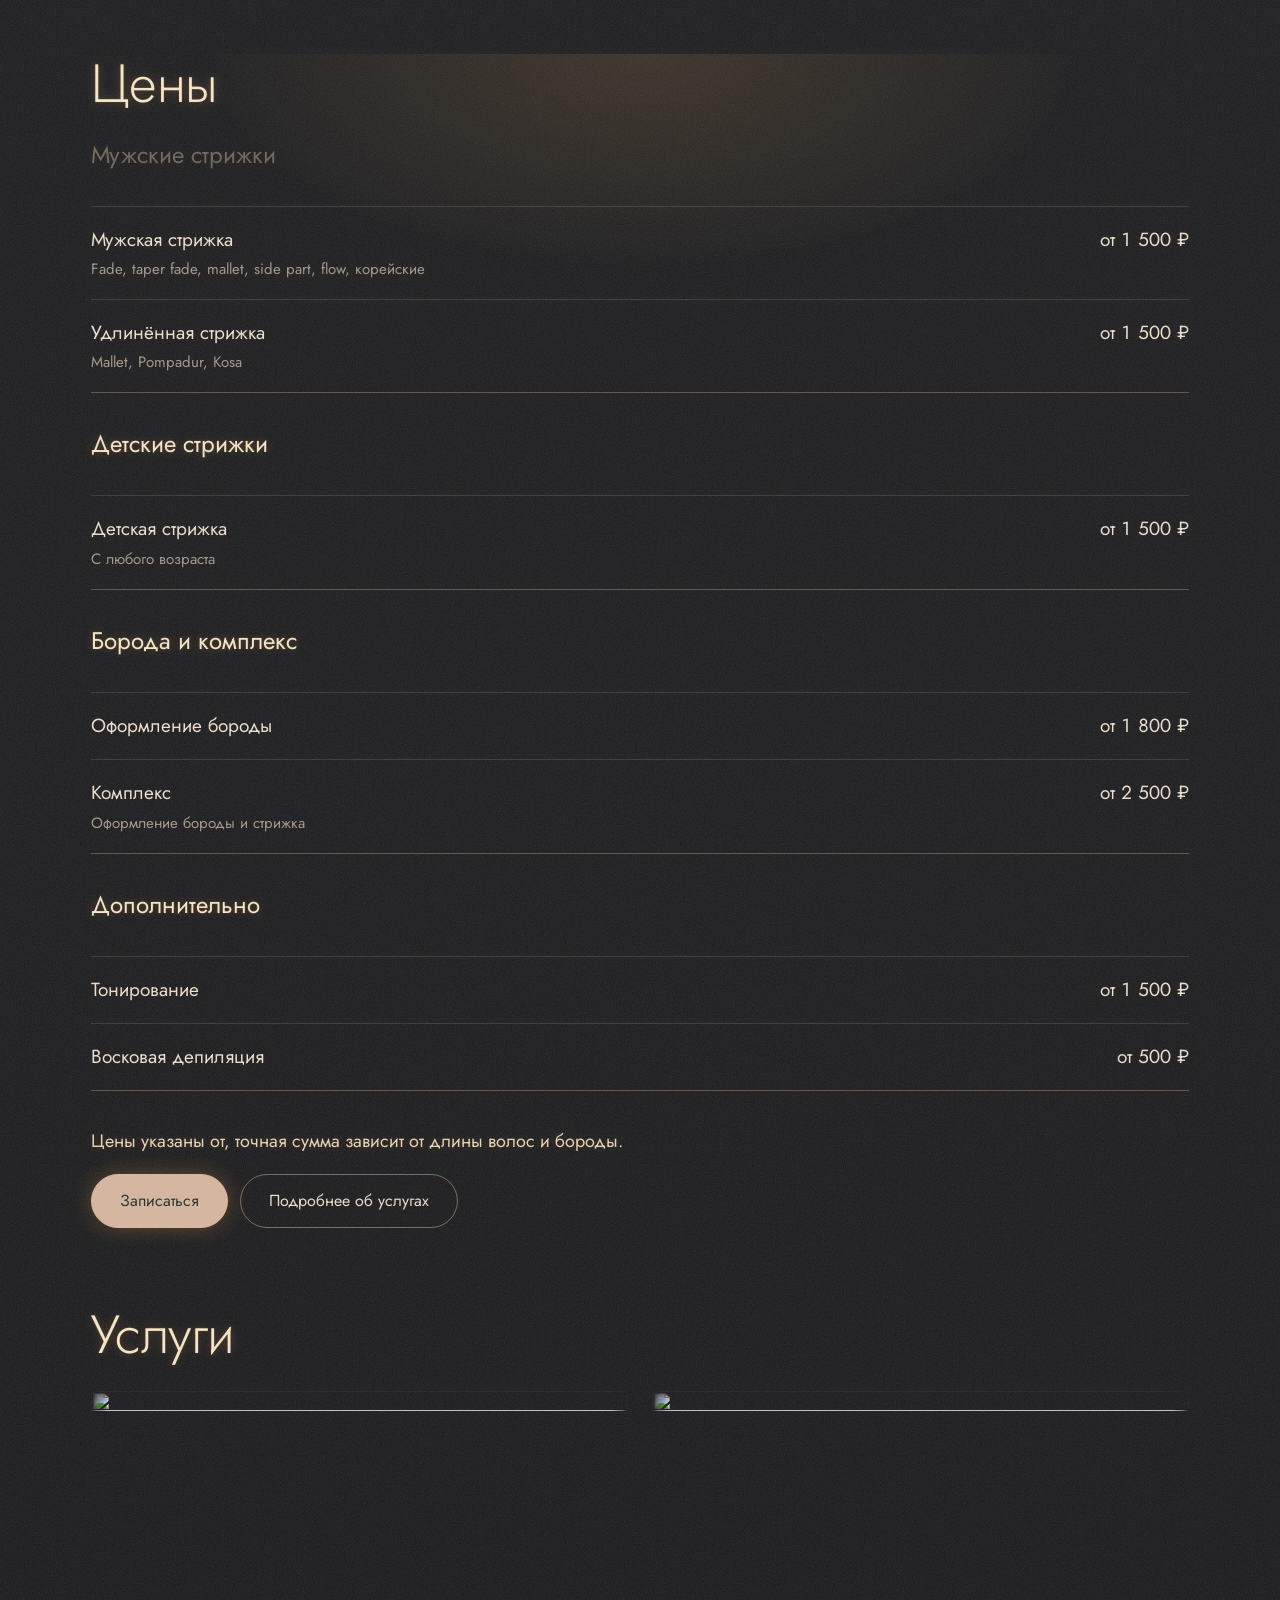
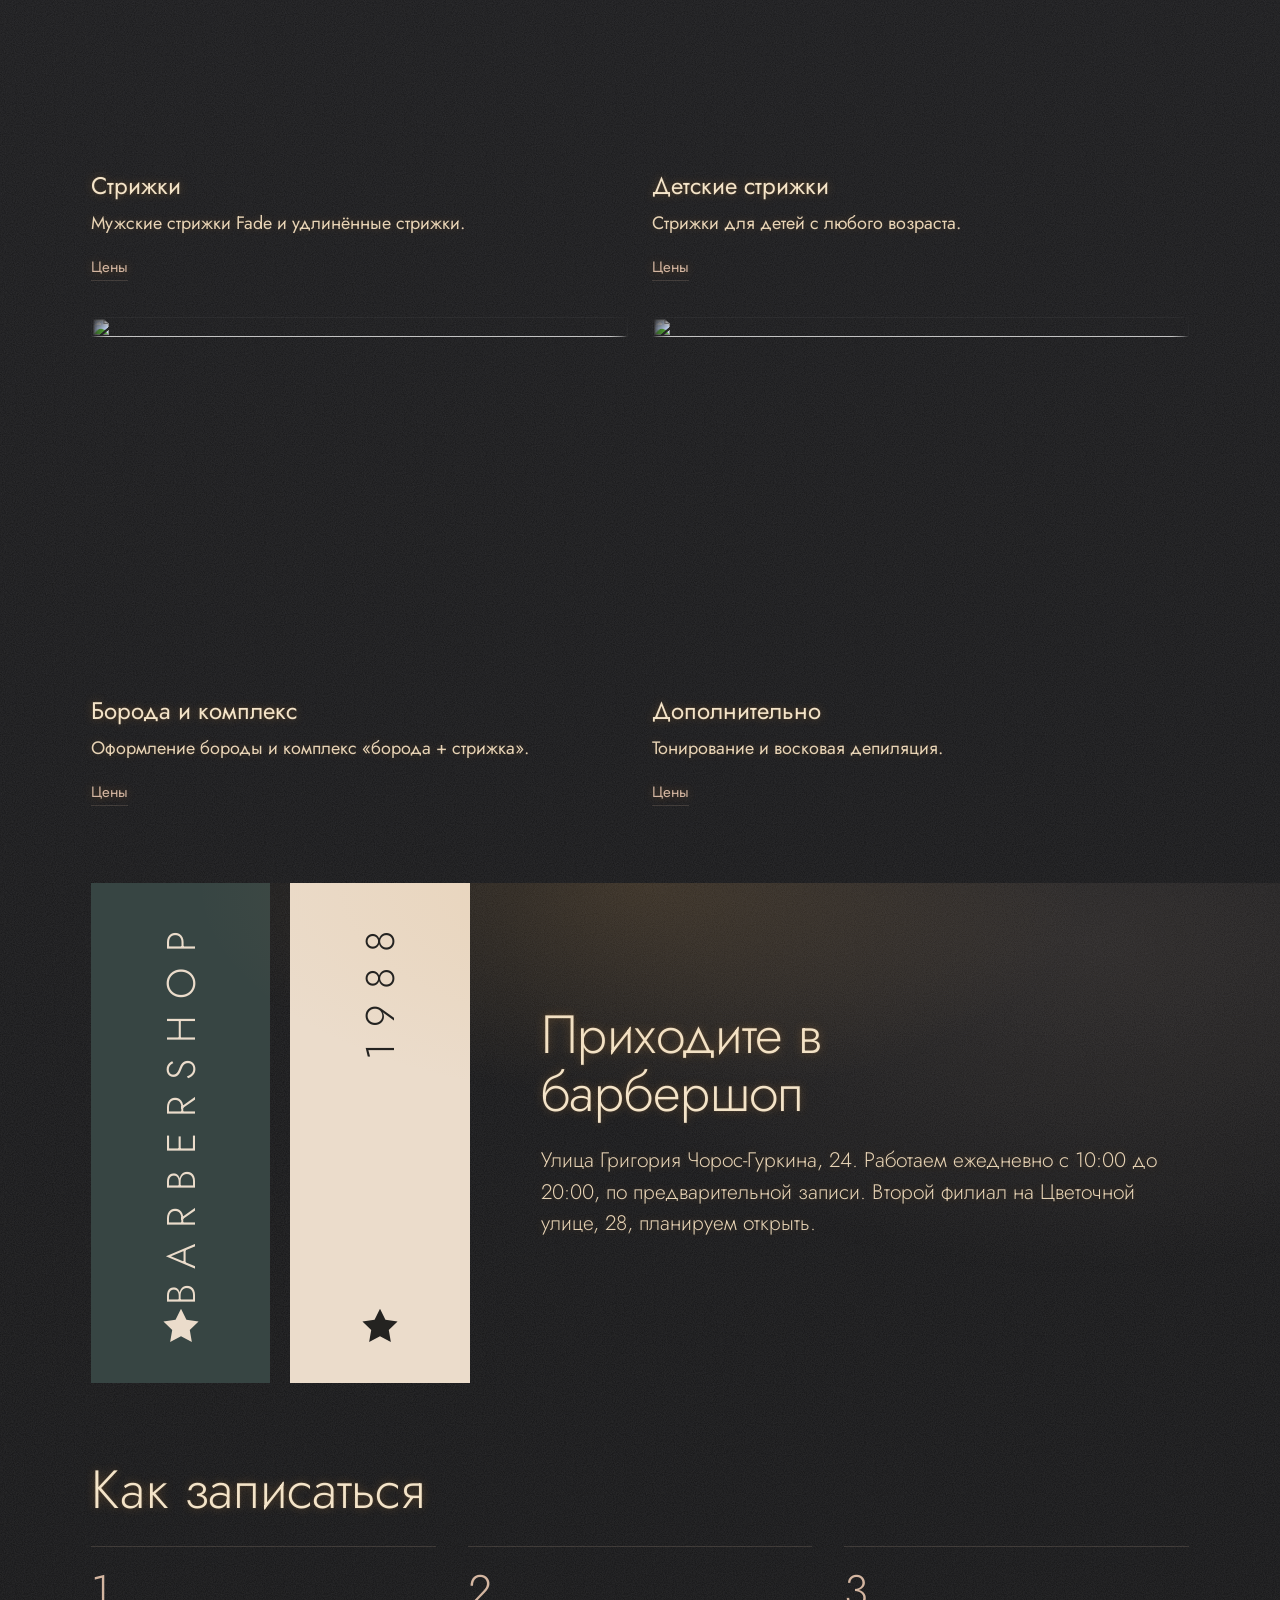
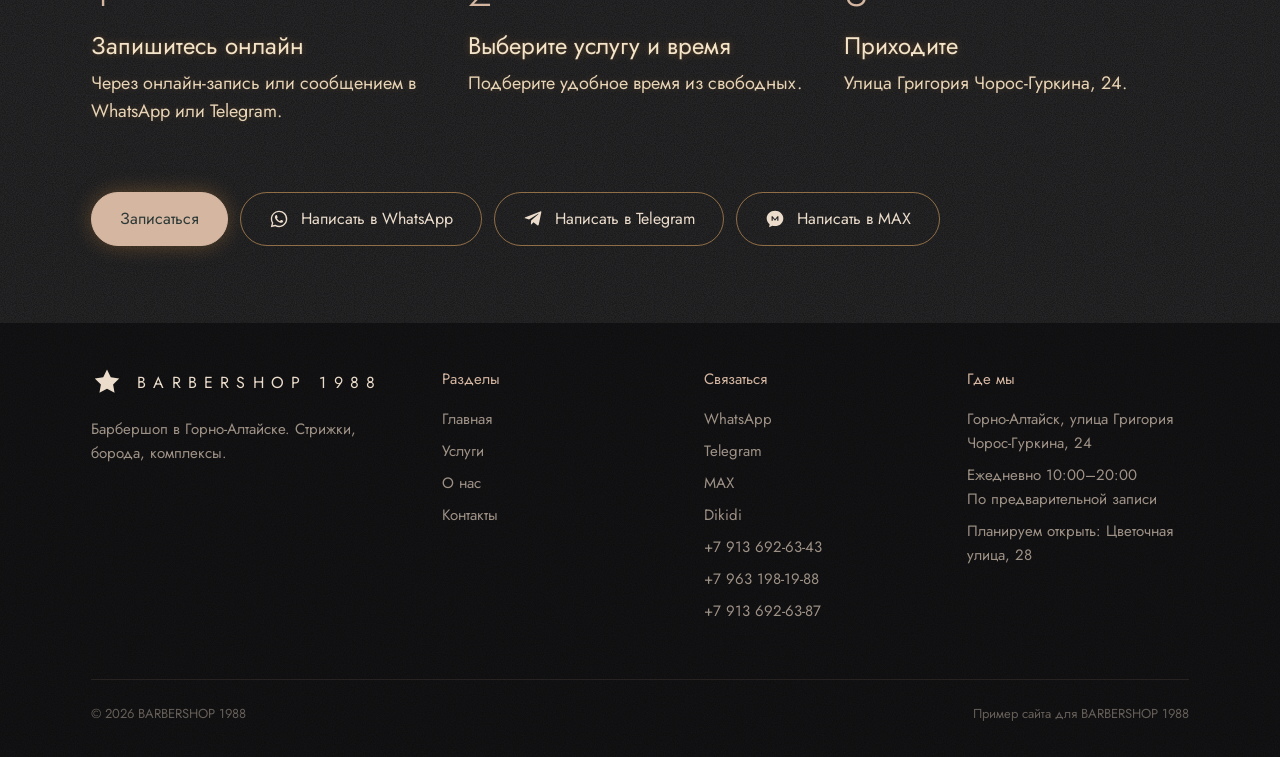
==== commit f6cc8daf: "Add files via upload" ====
--- a/index.html
+++ b/index.html
@@ -9,7 +9,7 @@
   <link rel="preconnect" href="https://fonts.googleapis.com">
   <link rel="preconnect" href="https://fonts.gstatic.com" crossorigin>
   <link href="https://fonts.googleapis.com/css2?family=Jost:wght@300;400;500&family=Cormorant+Garamond:wght@400;500;600&display=swap" rel="stylesheet">
-  <link rel="stylesheet" href="style.css?v=200">
+  <link rel="stylesheet" href="style.css?v=201">
 </head>
 <body data-page="home" data-title="meta.home">
   <div id="header"></div>
@@ -27,6 +27,8 @@
           <a class="btn btn--wood" data-dk><span data-i18n="btn.book"></span></a>
           <a class="btn btn--ghost-light" data-wa><span data-i18n="btn.whatsapp"></span></a>
           <a class="btn btn--ghost-light" data-tg><span data-i18n="btn.telegram"></span></a>
+
+          <a class="btn btn--ghost-light" data-mx><span data-i18n="btn.max"></span></a>
         </div>
       </div>
     </section>
@@ -129,6 +131,8 @@
           <a class="btn btn--wood" data-dk><span data-i18n="btn.book"></span></a>
           <a class="btn btn--ghost-light" data-wa><span data-i18n="btn.whatsapp"></span></a>
           <a class="btn btn--ghost-light" data-tg><span data-i18n="btn.telegram"></span></a>
+
+          <a class="btn btn--ghost-light" data-mx><span data-i18n="btn.max"></span></a>
         </div>
       </div>
     </section>
@@ -136,7 +140,7 @@
 
   <div id="footer"></div>
 
-  <script src="i18n.js?v=115"></script>
-  <script src="main.js?v=115"></script>
+  <script src="i18n.js?v=116"></script>
+  <script src="main.js?v=116"></script>
 </body>
 </html>
--- a/style.css
+++ b/style.css
@@ -514,7 +514,9 @@
 /* кнопка «Записаться» — только на телефоне, главным действием слева */
 .float .float__book { display: none; }
 @media (max-width: 760px) {
-  .float { grid-template-columns: 1.3fr 1fr 1fr; }
+  .float { grid-template-columns: 1.25fr 1fr 1fr .8fr; }
+  .float a { gap: 6px; padding: 0 4px; }
+  .float a svg { width: 20px; height: 20px; flex: none; }
   .float .float__book { display: flex; background: var(--wood); color: var(--night); font-weight: 500; }
   .float .float__book:hover { background: var(--stone); }
   .float__label { font-size: 14px; }
